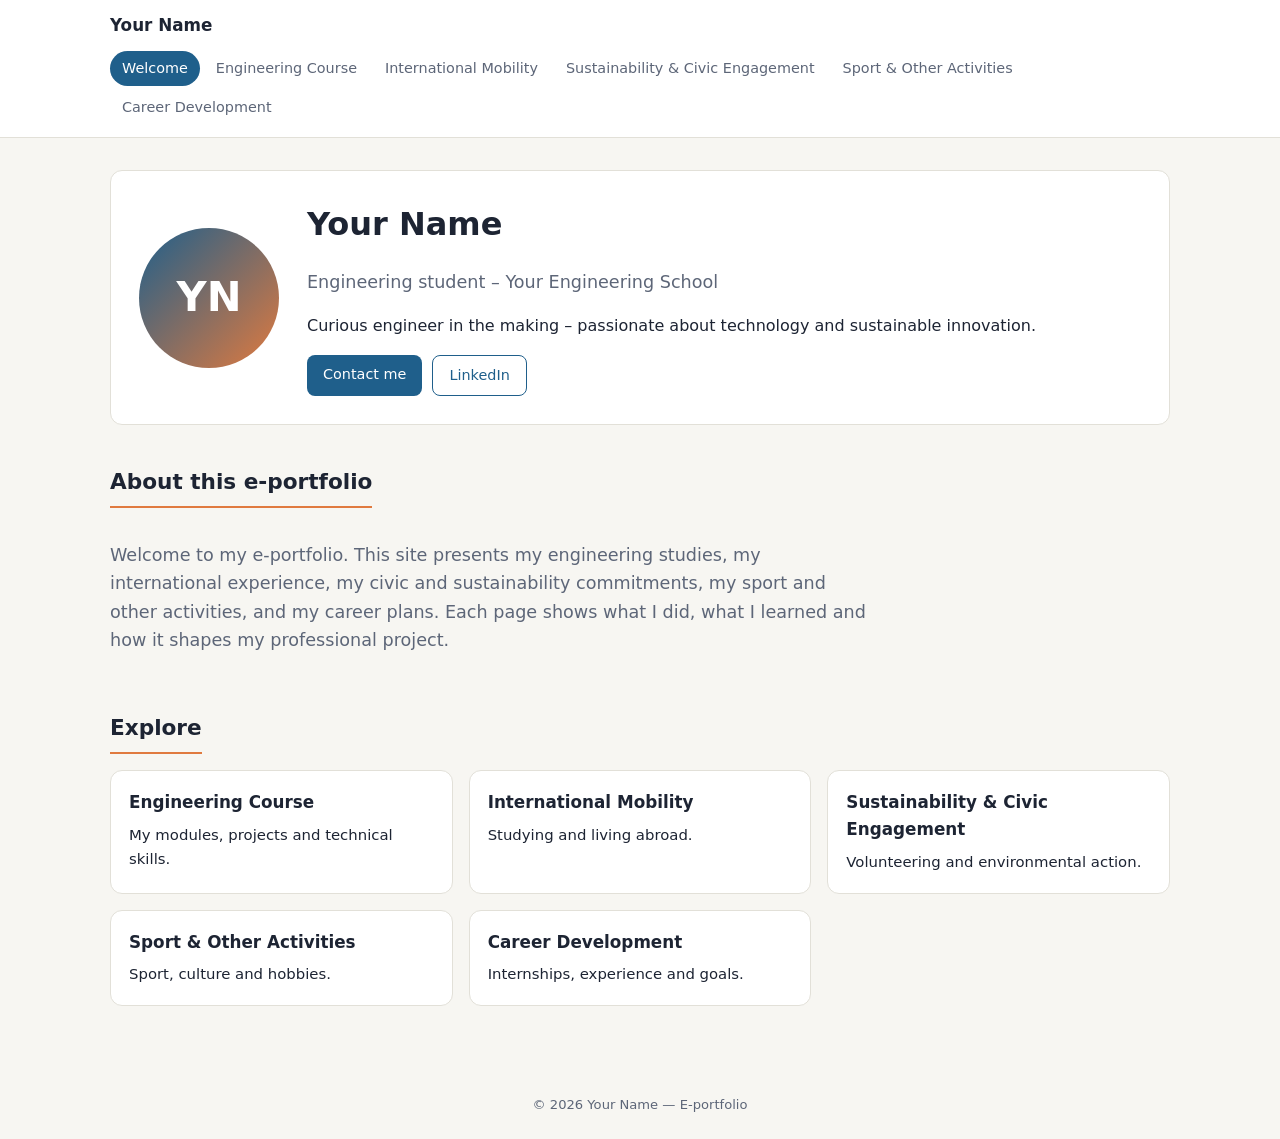
==== index.html @ a2427aa3 "ajout de la structure" ====
<!DOCTYPE html>
<html lang="en">
<head>
<meta charset="utf-8">
<meta name="viewport" content="width=device-width, initial-scale=1">
<title>Welcome – {name} E-portfolio</title>
<link rel="stylesheet" href="style.css">
<script src="data.js"></script>
<script src="app.js" defer></script>
</head>
<body>
<main>
  <section class="hero">
    <div class="avatar" id="avatar">?</div>
    <div>
      <h1 data-profile="name">Your Name</h1>
      <p class="lead"><span data-profile="title"></span> – <span data-profile="school"></span></p>
      <p data-profile="tagline"></p>
      <div class="links">
        <a class="btn" data-profile="email" data-prefix="mailto:" href="#">Contact me</a>
        <a class="btn alt" data-profile="linkedin" href="#" target="_blank" rel="noopener">LinkedIn</a>
      </div>
    </div>
  </section>

  <h2>About this e-portfolio</h2>
  <p class="lead" data-profile="intro"></p>

  <h2>Explore</h2>
  <div class="grid">
    <a class="card" href="engineering-course.html" style="text-decoration:none;color:inherit"><h3>Engineering Course</h3><p>My modules, projects and technical skills.</p></a>
    <a class="card" href="international-mobility.html" style="text-decoration:none;color:inherit"><h3>International Mobility</h3><p>Studying and living abroad.</p></a>
    <a class="card" href="sustainability-civic.html" style="text-decoration:none;color:inherit"><h3>Sustainability &amp; Civic Engagement</h3><p>Volunteering and environmental action.</p></a>
    <a class="card" href="sport-activities.html" style="text-decoration:none;color:inherit"><h3>Sport &amp; Other Activities</h3><p>Sport, culture and hobbies.</p></a>
    <a class="card" href="career-development.html" style="text-decoration:none;color:inherit"><h3>Career Development</h3><p>Internships, experience and goals.</p></a>
  </div>
</main>
</body>
</html>
---- style.css ----
:root{
  --bg:#f7f6f2; --surface:#ffffff; --ink:#1d2433; --muted:#5d6678;
  --accent:#1f5f8b; --accent-2:#e07a3f; --line:#e2e0d8; --radius:12px;
}
@media (prefers-color-scheme: dark){
  :root{--bg:#141820; --surface:#1c222d; --ink:#e8eaf0; --muted:#9aa3b5; --accent:#6db3e0; --accent-2:#f0a070; --line:#2c3442;}
}
*{box-sizing:border-box}
body{margin:0;font-family:"Segoe UI",system-ui,-apple-system,Roboto,sans-serif;background:var(--bg);color:var(--ink);line-height:1.6}
a{color:var(--accent)}
header.site{background:var(--surface);border-bottom:1px solid var(--line);position:sticky;top:0;z-index:10}
header.site .inner{max-width:1100px;margin:0 auto;padding:12px 20px;display:flex;flex-wrap:wrap;align-items:center;gap:12px 24px}
.brand{font-weight:700;font-size:1.05rem;color:var(--ink);text-decoration:none}
nav{display:flex;flex-wrap:wrap;gap:4px}
nav a{padding:6px 12px;border-radius:999px;text-decoration:none;color:var(--muted);font-size:.9rem}
nav a:hover{background:var(--bg);color:var(--ink)}
nav a.active{background:var(--accent);color:#fff}
main{max-width:1100px;margin:0 auto;padding:32px 20px 64px}
h1{font-size:2rem;margin:0 0 8px}
h2{font-size:1.35rem;margin:40px 0 16px;padding-bottom:6px;border-bottom:2px solid var(--accent-2);display:inline-block}
.lead{color:var(--muted);font-size:1.1rem;max-width:760px}
.hero{display:grid;grid-template-columns:140px 1fr;gap:28px;align-items:center;background:var(--surface);border:1px solid var(--line);border-radius:var(--radius);padding:28px}
.avatar{width:140px;height:140px;border-radius:50%;background:linear-gradient(135deg,var(--accent),var(--accent-2));display:flex;align-items:center;justify-content:center;color:#fff;font-size:2.6rem;font-weight:700;overflow:hidden}
.avatar img{width:100%;height:100%;object-fit:cover}
.links{display:flex;gap:10px;flex-wrap:wrap;margin-top:12px}
.btn{display:inline-block;padding:8px 16px;border-radius:8px;background:var(--accent);color:#fff;text-decoration:none;font-size:.9rem}
.btn.alt{background:transparent;color:var(--accent);border:1px solid var(--accent)}
.grid{display:grid;grid-template-columns:repeat(auto-fill,minmax(280px,1fr));gap:16px}
.card{background:var(--surface);border:1px solid var(--line);border-radius:var(--radius);padding:18px}
.card h3{margin:0 0 4px;font-size:1.05rem}
.card .sub{color:var(--accent);font-size:.88rem;font-weight:600}
.card .meta{color:var(--muted);font-size:.82rem;margin-bottom:8px}
.card p{margin:8px 0 0;font-size:.93rem}
.tag{display:inline-block;background:var(--bg);border:1px solid var(--line);border-radius:999px;padding:1px 10px;font-size:.75rem;color:var(--muted);margin-right:6px}
.timeline{position:relative;margin-left:12px;padding-left:28px;border-left:2px solid var(--line)}
.tl-item{position:relative;margin-bottom:24px}
.tl-item::before{content:"";position:absolute;left:-37px;top:6px;width:14px;height:14px;border-radius:50%;background:var(--accent-2);border:3px solid var(--bg)}
.tl-item .date{font-size:.82rem;color:var(--muted)}
.tl-item h3{margin:2px 0;font-size:1.05rem}
.tl-item .sub{color:var(--accent);font-weight:600;font-size:.9rem}
.tl-item p{margin:6px 0 0;font-size:.93rem}
.skill-group{margin-bottom:20px}
.skill-group h3{margin:0 0 8px;font-size:1rem}
.skill{display:grid;grid-template-columns:180px 1fr;gap:12px;align-items:center;margin:6px 0;font-size:.9rem}
.bar{height:8px;background:var(--line);border-radius:99px;overflow:hidden}
.bar span{display:block;height:100%;background:var(--accent);border-radius:99px}
.toolbar{margin:0 0 12px}
.toolbar input{width:100%;max-width:340px;padding:8px 12px;border:1px solid var(--line);border-radius:8px;background:var(--surface);color:var(--ink);font:inherit}
.table-wrap{overflow-x:auto;background:var(--surface);border:1px solid var(--line);border-radius:var(--radius)}
table{border-collapse:collapse;width:100%;font-size:.9rem}
th,td{text-align:left;padding:10px 14px;border-bottom:1px solid var(--line);vertical-align:top}
th{background:var(--bg);font-size:.8rem;text-transform:uppercase;letter-spacing:.04em;color:var(--muted)}
tr:last-child td{border-bottom:none}
.reflection{background:var(--surface);border-left:4px solid var(--accent-2);border-radius:var(--radius);padding:16px 20px;margin-top:16px}
.notice{background:#fff7e6;color:#6b4a00;border:1px solid #f0d9a0;border-radius:8px;padding:10px 14px;font-size:.85rem;margin:16px 0}
.error{color:#b3261e;font-size:.9rem}
footer{text-align:center;color:var(--muted);font-size:.82rem;padding:24px}
@media(max-width:640px){
  .hero{grid-template-columns:1fr;text-align:center}.avatar{margin:0 auto}.links{justify-content:center}
  .skill{grid-template-columns:1fr}
}
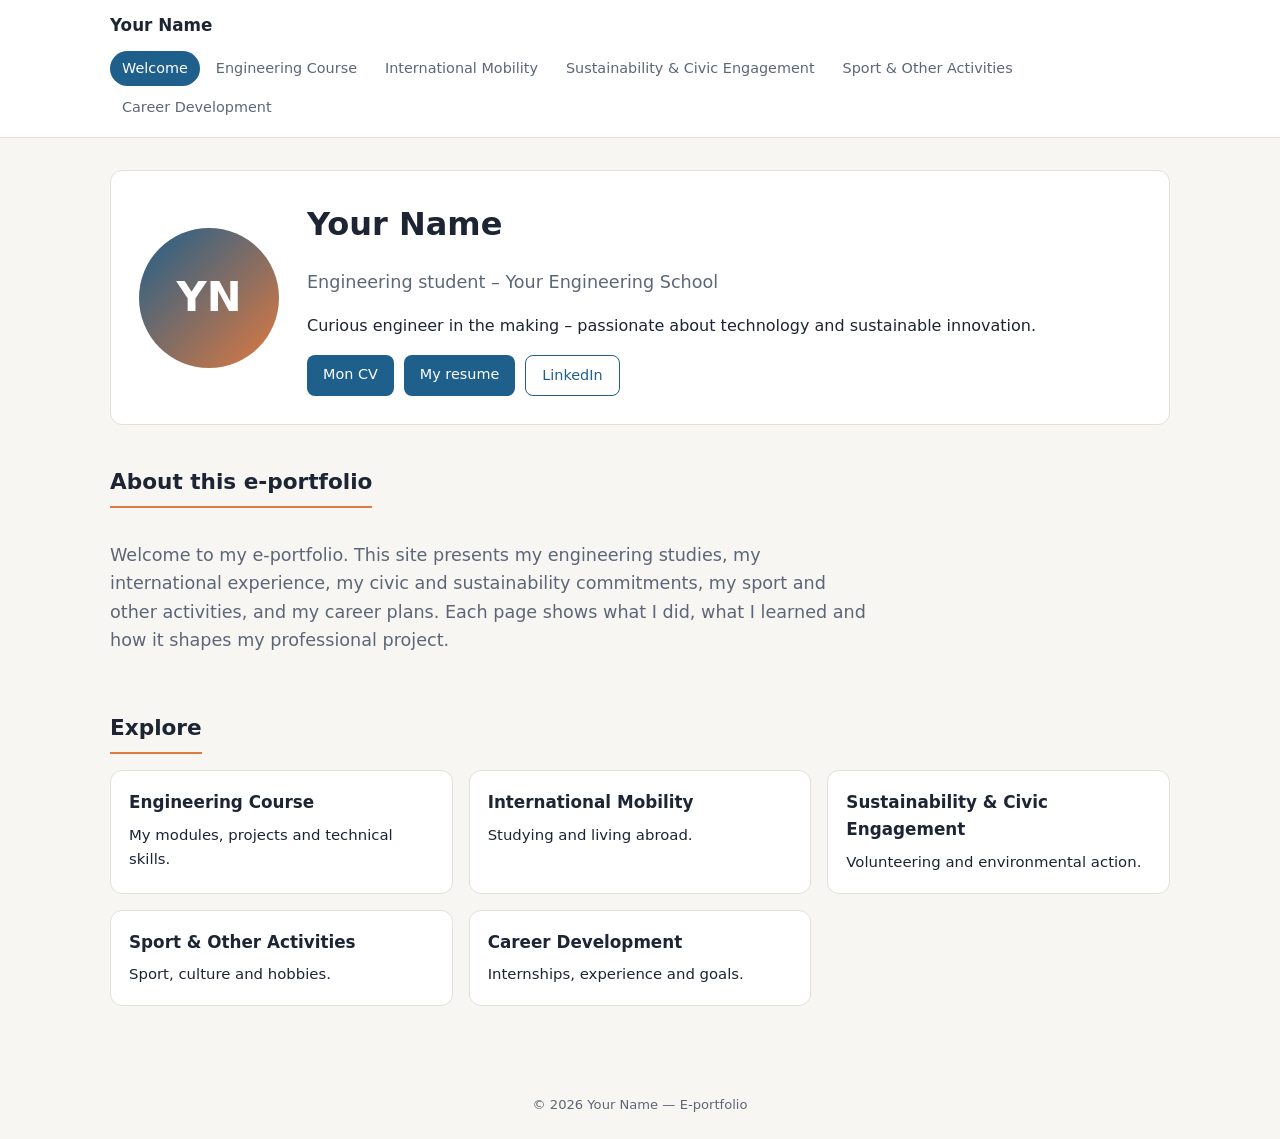
==== commit 9e596aec: "ajout resume" ====
--- a/index.html
+++ b/index.html
@@ -13,12 +13,13 @@
   <section class="hero">
     <div class="avatar" id="avatar">?</div>
     <div>
-      <h1 data-profile="name">Your Name</h1>
+      <h1 data-profile="name">Noa Desjouis</h1>
       <p class="lead"><span data-profile="title"></span> – <span data-profile="school"></span></p>
       <p data-profile="tagline"></p>
       <div class="links">
-        <a class="btn" data-profile="email" data-prefix="mailto:" href="#">Contact me</a>
-        <a class="btn alt" data-profile="linkedin" href="#" target="_blank" rel="noopener">LinkedIn</a>
+        <a class="btn" data-profile="cv" href="#" target="_blank" rel="noopener">Mon CV</a>
+        <a class="btn" data-profile="cv" href="#" target="_blank" rel="noopener">My resume</a>
+        <a class="btn alt" data-profile="linkedin" href="https://www.linkedin.com/in/noa-desjouis-a8b583427" target="_blank" rel="noopener">LinkedIn</a>
       </div>
     </div>
   </section>
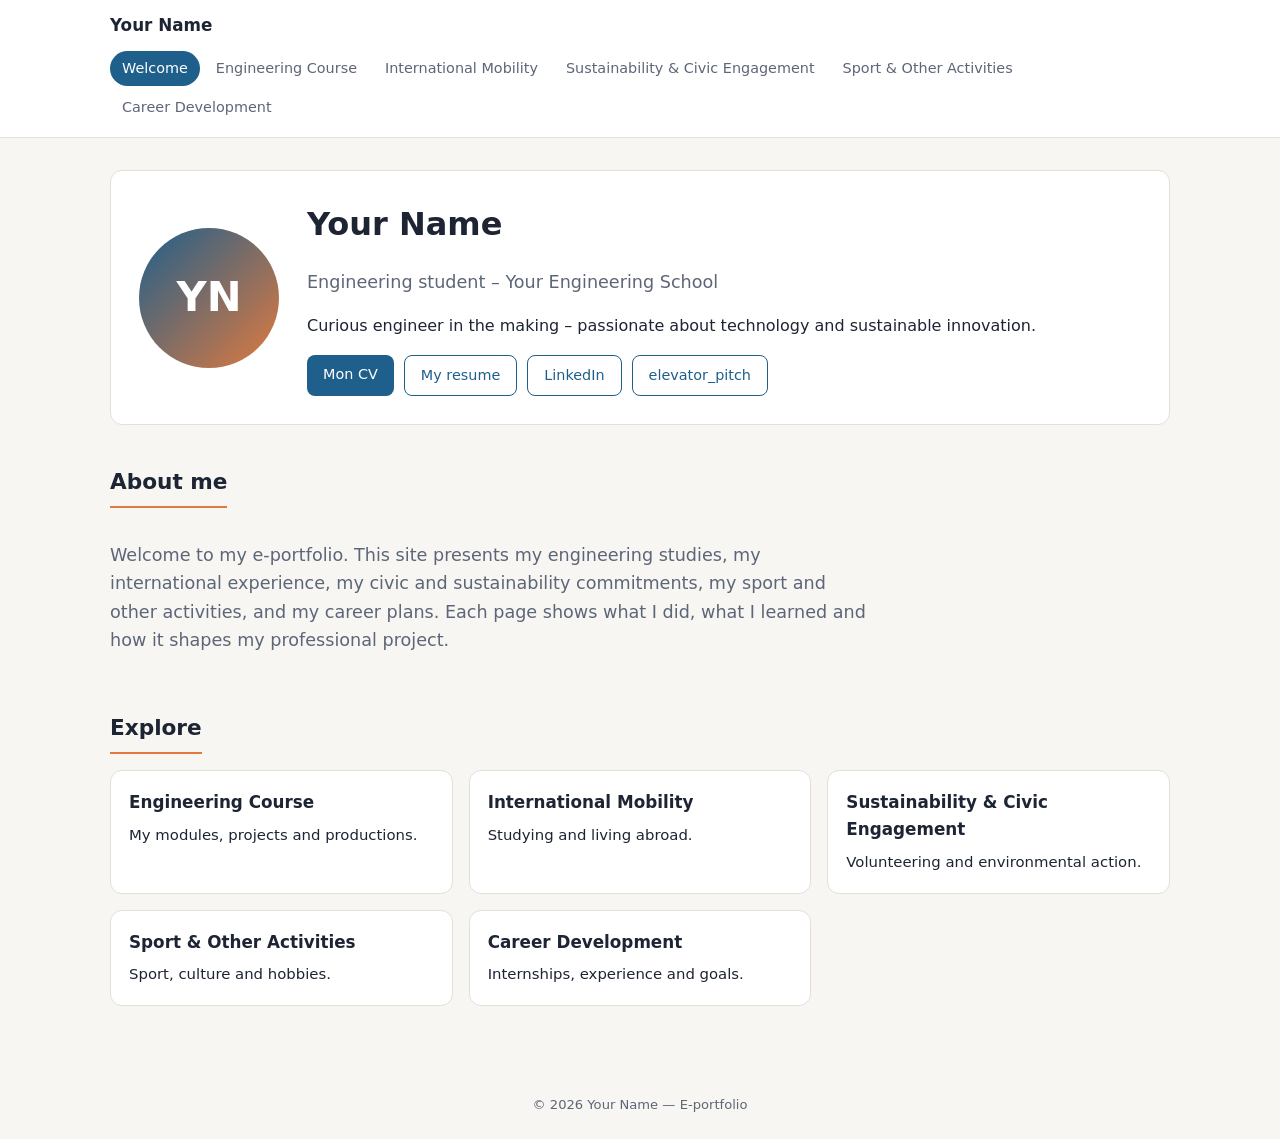
==== commit 288554b0: "elevator pitch" ====
--- a/index.html
+++ b/index.html
@@ -17,19 +17,20 @@
       <p class="lead"><span data-profile="title"></span> – <span data-profile="school"></span></p>
       <p data-profile="tagline"></p>
       <div class="links">
-        <a class="btn" data-profile="cv" href="#" target="_blank" rel="noopener">Mon CV</a>
-        <a class="btn" data-profile="cv" href="#" target="_blank" rel="noopener">My resume</a>
+        <a class="btn" data-profile="cv" href="cv.pdf" target="_blank" rel="noopener">Mon CV</a>
+        <a class="btn alt" data-profile="cv" href="resume.pdf" target="_blank" rel="noopener">My resume</a>
         <a class="btn alt" data-profile="linkedin" href="https://www.linkedin.com/in/noa-desjouis-a8b583427" target="_blank" rel="noopener">LinkedIn</a>
+        <a class="btn alt" href="elevator_pitch.mp4" target="_blank" rel="noopener">elevator_pitch</a>
       </div>
     </div>
   </section>
 
-  <h2>About this e-portfolio</h2>
+  <h2>About me</h2>
   <p class="lead" data-profile="intro"></p>
 
   <h2>Explore</h2>
   <div class="grid">
-    <a class="card" href="engineering-course.html" style="text-decoration:none;color:inherit"><h3>Engineering Course</h3><p>My modules, projects and technical skills.</p></a>
+    <a class="card" href="engineering-course.html" style="text-decoration:none;color:inherit"><h3>Engineering Course</h3><p>My modules, projects and productions.</p></a>
     <a class="card" href="international-mobility.html" style="text-decoration:none;color:inherit"><h3>International Mobility</h3><p>Studying and living abroad.</p></a>
     <a class="card" href="sustainability-civic.html" style="text-decoration:none;color:inherit"><h3>Sustainability &amp; Civic Engagement</h3><p>Volunteering and environmental action.</p></a>
     <a class="card" href="sport-activities.html" style="text-decoration:none;color:inherit"><h3>Sport &amp; Other Activities</h3><p>Sport, culture and hobbies.</p></a>
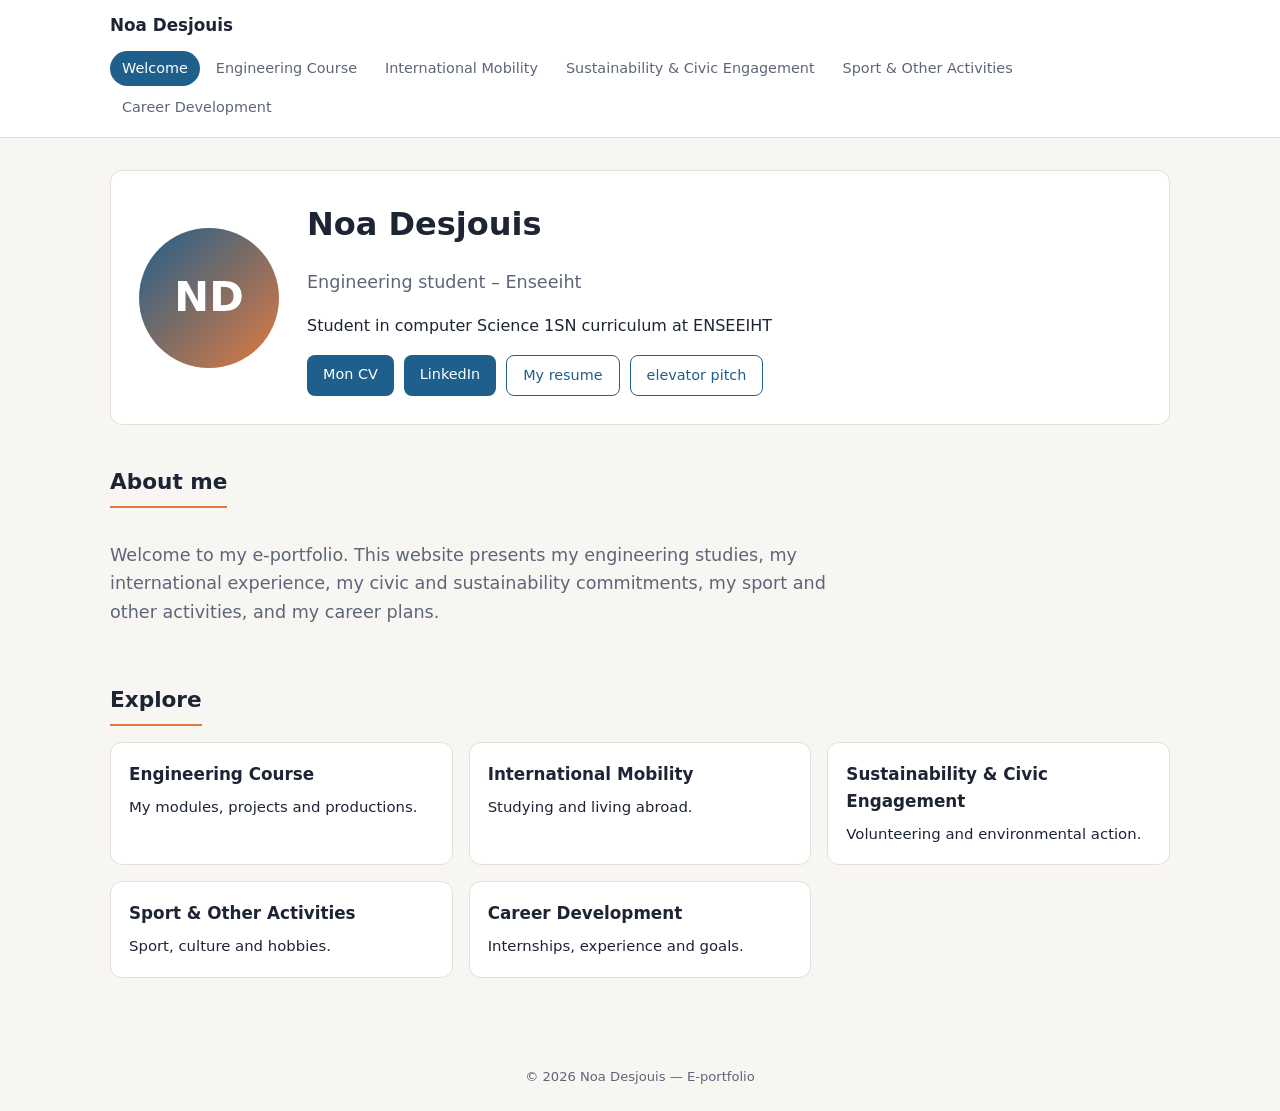
==== commit 6e5047dc: "engineering courses fait" ====
--- a/index.html
+++ b/index.html
@@ -18,9 +18,9 @@
       <p data-profile="tagline"></p>
       <div class="links">
         <a class="btn" data-profile="cv" href="cv.pdf" target="_blank" rel="noopener">Mon CV</a>
+        <a class="btn" data-profile="linkedin" href="https://www.linkedin.com/in/noa-desjouis-a8b583427" target="_blank" rel="noopener">LinkedIn</a>
         <a class="btn alt" data-profile="cv" href="resume.pdf" target="_blank" rel="noopener">My resume</a>
-        <a class="btn alt" data-profile="linkedin" href="https://www.linkedin.com/in/noa-desjouis-a8b583427" target="_blank" rel="noopener">LinkedIn</a>
-        <a class="btn alt" href="elevator_pitch.mp4" target="_blank" rel="noopener">elevator_pitch</a>
+        <a class="btn alt" href="elevator_pitch.mp4" target="_blank" rel="noopener">elevator pitch</a>
       </div>
     </div>
   </section>
